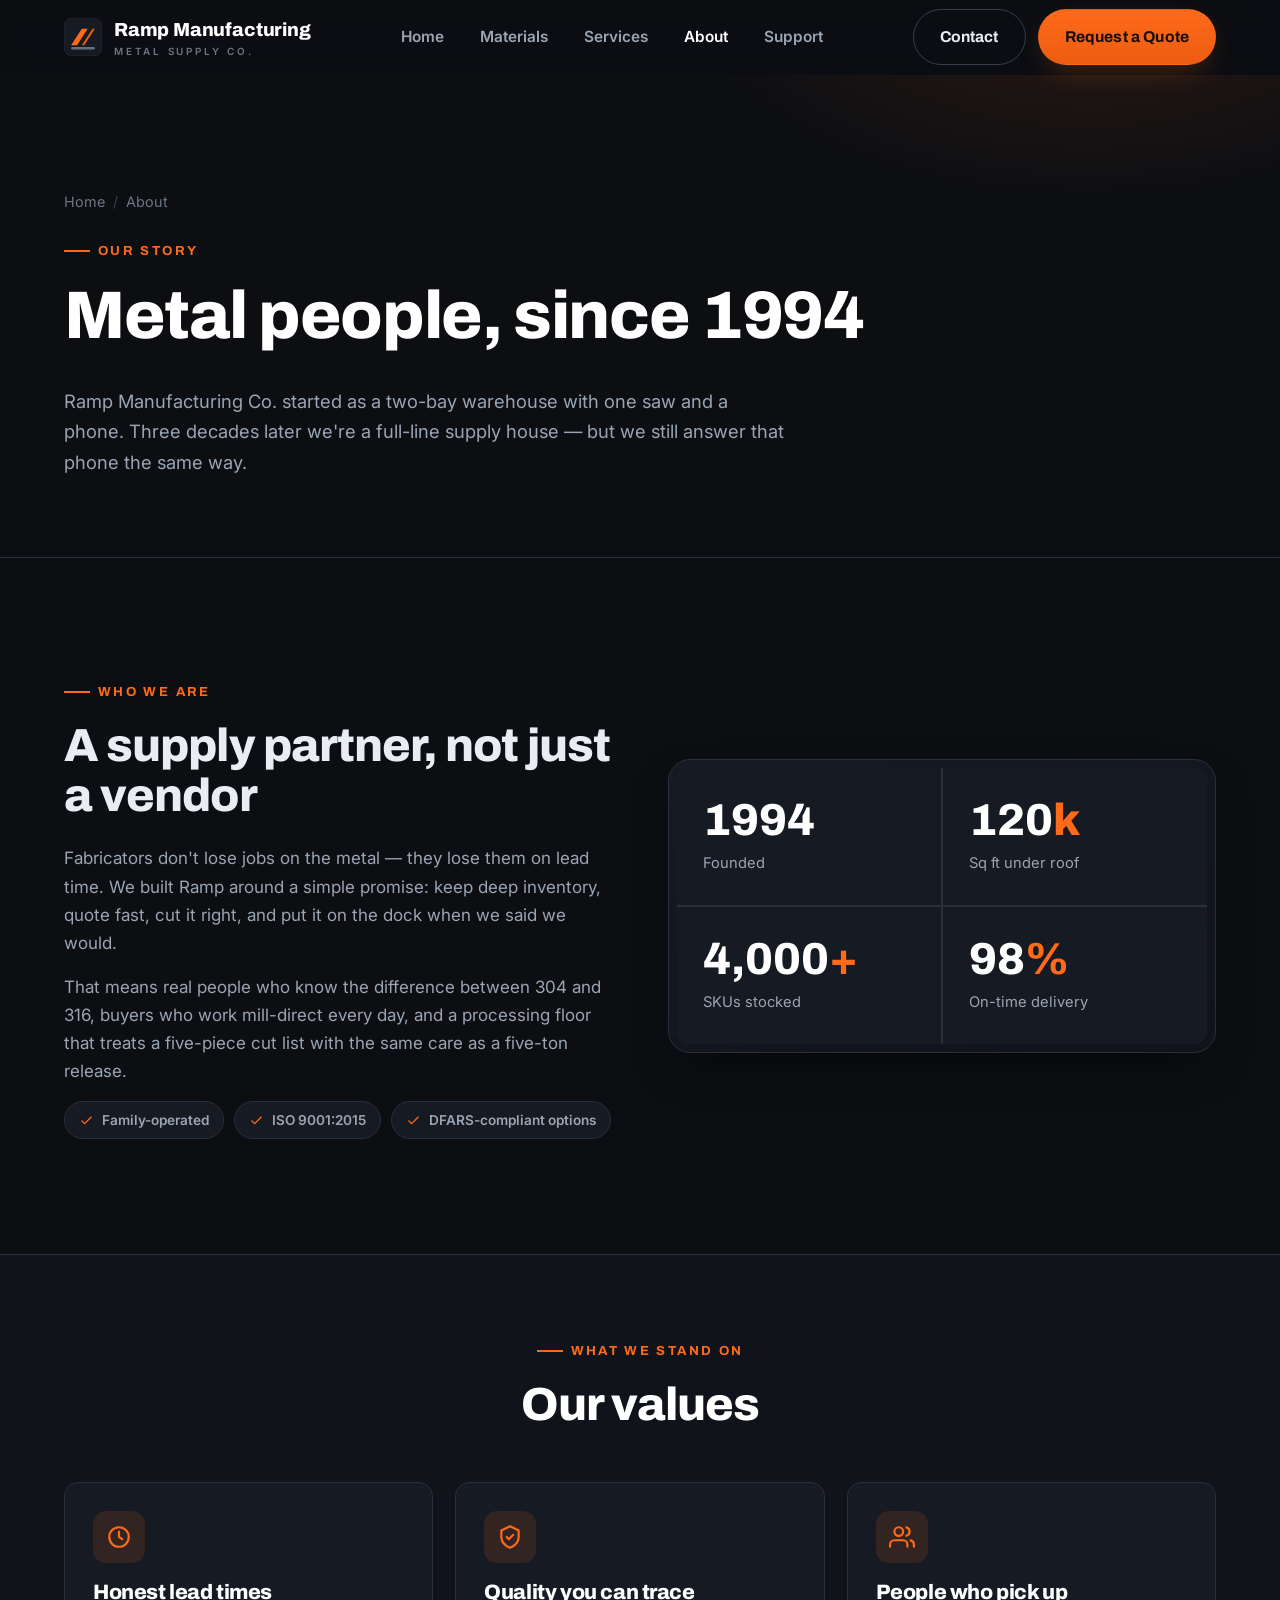
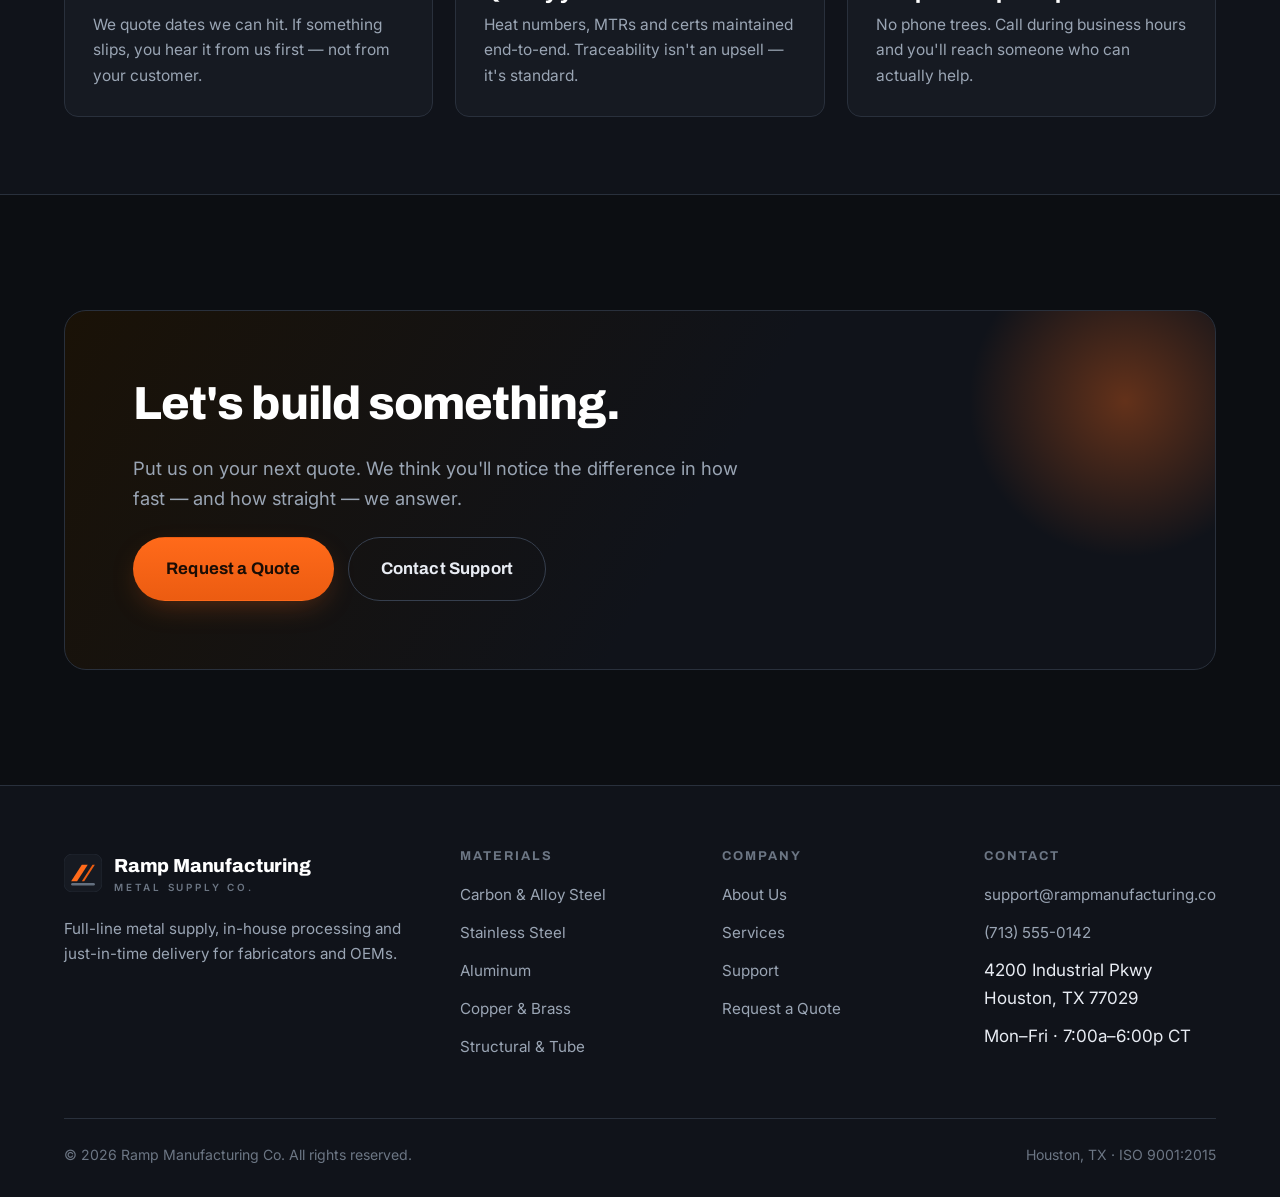
==== about.html @ 85972f46 "Initial site: Ramp Manufacturing Co. metal supply website - Home, Materials, Services, About, Suppor" ====
<!DOCTYPE html>
<html lang="en">
<head>
  <meta charset="UTF-8" />
  <meta name="viewport" content="width=device-width, initial-scale=1.0" />
  <title>About — Ramp Manufacturing Co.</title>
  <meta name="description" content="For over 30 years Ramp Manufacturing Co. has supplied and processed industrial metals for fabricators and OEMs — built on deep inventory, honest lead times and on-time delivery." />
  <link rel="icon" href="assets/favicon.svg" type="image/svg+xml" />
  <link rel="preconnect" href="https://fonts.googleapis.com" />
  <link rel="preconnect" href="https://fonts.gstatic.com" crossorigin />
  <link href="https://fonts.googleapis.com/css2?family=Archivo:wght@600;700;800;900&family=Inter:wght@400;500;600;700&display=swap" rel="stylesheet" />
  <link rel="stylesheet" href="css/styles.css" />
</head>
<body>

  <header class="site-header">
    <div class="container nav">
      <a class="brand" href="index.html" aria-label="Ramp Manufacturing Co. — home">
        <svg class="brand-mark" viewBox="0 0 64 64" xmlns="http://www.w3.org/2000/svg" aria-hidden="true">
          <rect width="64" height="64" rx="14" fill="#161a22" stroke="#29303c"/>
          <path d="M12 46 L30 18 h10 L22 46 Z" fill="#ff6a1a"/>
          <path d="M30 46 L48 18 h4 L34 46 Z" fill="#ec5c11"/>
          <rect x="12" y="49" width="40" height="4" rx="2" fill="#64707f"/>
        </svg>
        <span>Ramp Manufacturing<small>Metal Supply Co.</small></span>
      </a>
      <nav aria-label="Primary">
        <ul class="nav-links">
          <li><a href="index.html">Home</a></li>
          <li><a href="materials.html">Materials</a></li>
          <li><a href="services.html">Services</a></li>
          <li><a href="about.html" class="active">About</a></li>
          <li><a href="support.html">Support</a></li>
        </ul>
      </nav>
      <div class="nav-cta">
        <a class="btn btn--ghost" href="support.html">Contact</a>
        <a class="btn btn--primary" href="support.html#quote">Request a Quote</a>
        <button class="nav-toggle" aria-label="Toggle menu" aria-expanded="false">
          <svg viewBox="0 0 24 24" fill="none" stroke="currentColor" stroke-width="2" stroke-linecap="round"><path d="M3 6h18M3 12h18M3 18h18"/></svg>
        </button>
      </div>
    </div>
  </header>

  <main>
    <section class="page-hero">
      <div class="container">
        <div class="breadcrumb"><a href="index.html">Home</a><span class="sep">/</span><span>About</span></div>
        <span class="eyebrow">Our story</span>
        <h1>Metal people, since 1994</h1>
        <p class="lead">Ramp Manufacturing Co. started as a two-bay warehouse with one saw and a phone. Three decades later we're a full-line supply house — but we still answer that phone the same way.</p>
      </div>
    </section>

    <section class="section">
      <div class="container">
        <div class="split">
          <div class="reveal">
            <span class="eyebrow">Who we are</span>
            <h2>A supply partner, not just a vendor</h2>
            <p>Fabricators don't lose jobs on the metal — they lose them on lead time. We built Ramp around a simple promise: keep deep inventory, quote fast, cut it right, and put it on the dock when we said we would.</p>
            <p>That means real people who know the difference between 304 and 316, buyers who work mill-direct every day, and a processing floor that treats a five-piece cut list with the same care as a five-ton release.</p>
            <div class="pill-row" style="margin-top:8px">
              <span class="pill"><svg viewBox="0 0 24 24" fill="none" stroke="currentColor" stroke-width="2"><path d="M20 6 9 17l-5-5"/></svg> Family-operated</span>
              <span class="pill"><svg viewBox="0 0 24 24" fill="none" stroke="currentColor" stroke-width="2"><path d="M20 6 9 17l-5-5"/></svg> ISO 9001:2015</span>
              <span class="pill"><svg viewBox="0 0 24 24" fill="none" stroke="currentColor" stroke-width="2"><path d="M20 6 9 17l-5-5"/></svg> DFARS-compliant options</span>
            </div>
          </div>
          <div class="panel reveal">
            <div class="stat-panel">
              <div class="stat"><div class="num">1994</div><div class="lbl">Founded</div></div>
              <div class="stat"><div class="num">120<span>k</span></div><div class="lbl">Sq ft under roof</div></div>
              <div class="stat"><div class="num">4,000<span>+</span></div><div class="lbl">SKUs stocked</div></div>
              <div class="stat"><div class="num">98<span>%</span></div><div class="lbl">On-time delivery</div></div>
            </div>
          </div>
        </div>
      </div>
    </section>

    <section class="section section--tight" style="background:var(--bg-2);border-block:1px solid var(--border)">
      <div class="container">
        <div class="section-head center reveal">
          <span class="eyebrow">What we stand on</span>
          <h2>Our values</h2>
        </div>
        <div class="grid grid-3">
          <article class="card reveal">
            <div class="card-icon"><svg viewBox="0 0 24 24" fill="none" stroke="currentColor" stroke-width="2" stroke-linecap="round" stroke-linejoin="round"><circle cx="12" cy="12" r="9"/><path d="M12 7v5l3 2"/></svg></div>
            <h3>Honest lead times</h3>
            <p>We quote dates we can hit. If something slips, you hear it from us first — not from your customer.</p>
          </article>
          <article class="card reveal">
            <div class="card-icon"><svg viewBox="0 0 24 24" fill="none" stroke="currentColor" stroke-width="2" stroke-linecap="round" stroke-linejoin="round"><path d="M12 2 4 6v6c0 5 3.5 8 8 10 4.5-2 8-5 8-10V6z"/><path d="m9 12 2 2 4-4"/></svg></div>
            <h3>Quality you can trace</h3>
            <p>Heat numbers, MTRs and certs maintained end-to-end. Traceability isn't an upsell — it's standard.</p>
          </article>
          <article class="card reveal">
            <div class="card-icon"><svg viewBox="0 0 24 24" fill="none" stroke="currentColor" stroke-width="2" stroke-linecap="round" stroke-linejoin="round"><path d="M17 21v-2a4 4 0 0 0-4-4H5a4 4 0 0 0-4 4v2"/><circle cx="9" cy="7" r="4"/><path d="M23 21v-2a4 4 0 0 0-3-3.87M16 3.13a4 4 0 0 1 0 7.75"/></svg></div>
            <h3>People who pick up</h3>
            <p>No phone trees. Call during business hours and you'll reach someone who can actually help.</p>
          </article>
        </div>
      </div>
    </section>

    <section class="section">
      <div class="container">
        <div class="cta reveal">
          <div class="container-inner">
            <h2>Let's build something.</h2>
            <p class="lead">Put us on your next quote. We think you'll notice the difference in how fast — and how straight — we answer.</p>
            <div class="hero-actions">
              <a class="btn btn--primary btn--lg" href="support.html#quote">Request a Quote</a>
              <a class="btn btn--ghost btn--lg" href="support.html">Contact Support</a>
            </div>
          </div>
        </div>
      </div>
    </section>
  </main>

  <footer class="site-footer">
    <div class="container">
      <div class="footer-grid">
        <div class="footer-brand">
          <a class="brand" href="index.html" aria-label="Ramp Manufacturing Co. — home">
            <svg class="brand-mark" viewBox="0 0 64 64" xmlns="http://www.w3.org/2000/svg" aria-hidden="true">
              <rect width="64" height="64" rx="14" fill="#161a22" stroke="#29303c"/>
              <path d="M12 46 L30 18 h10 L22 46 Z" fill="#ff6a1a"/>
              <path d="M30 46 L48 18 h4 L34 46 Z" fill="#ec5c11"/>
              <rect x="12" y="49" width="40" height="4" rx="2" fill="#64707f"/>
            </svg>
            <span>Ramp Manufacturing<small>Metal Supply Co.</small></span>
          </a>
          <p>Full-line metal supply, in-house processing and just-in-time delivery for fabricators and OEMs.</p>
        </div>
        <div class="footer-col">
          <h4>Materials</h4>
          <ul>
            <li><a href="materials.html">Carbon &amp; Alloy Steel</a></li>
            <li><a href="materials.html">Stainless Steel</a></li>
            <li><a href="materials.html">Aluminum</a></li>
            <li><a href="materials.html">Copper &amp; Brass</a></li>
            <li><a href="materials.html">Structural &amp; Tube</a></li>
          </ul>
        </div>
        <div class="footer-col">
          <h4>Company</h4>
          <ul>
            <li><a href="about.html">About Us</a></li>
            <li><a href="services.html">Services</a></li>
            <li><a href="support.html">Support</a></li>
            <li><a href="support.html#quote">Request a Quote</a></li>
          </ul>
        </div>
        <div class="footer-col">
          <h4>Contact</h4>
          <ul>
            <li><a href="mailto:support@rampmanufacturing.co">support@rampmanufacturing.co</a></li>
            <li><a href="tel:+17135550142">(713) 555-0142</a></li>
            <li>4200 Industrial Pkwy<br>Houston, TX 77029</li>
            <li>Mon–Fri · 7:00a–6:00p CT</li>
          </ul>
        </div>
      </div>
      <div class="footer-bottom">
        <span>© <span data-year>2026</span> Ramp Manufacturing Co. All rights reserved.</span>
        <span>Houston, TX · ISO 9001:2015</span>
      </div>
    </div>
  </footer>

  <script src="js/main.js" defer></script>
</body>
</html>
---- css/styles.css ----
/* ============================================================
   Ramp Manufacturing Co. — Design System
   ============================================================ */

:root {
  --bg:          #0c0e12;
  --bg-2:        #10131a;
  --surface:     #161a22;
  --surface-2:   #1c212b;
  --border:      #29303c;
  --border-2:    #363f4e;
  --text:        #e8ecf3;
  --muted:       #9aa5b4;
  --muted-2:     #6c7684;
  --brand:       #ff6a1a;
  --brand-600:   #ec5c11;
  --brand-700:   #c94c0d;
  --brand-soft:  rgba(255,106,26,0.12);
  --brand-glow:  rgba(255,106,26,0.35);
  --steel:       #64707f;
  --ok:          #34d17f;

  --radius:      14px;
  --radius-sm:   10px;
  --radius-lg:   22px;
  --maxw:        1200px;
  --shadow:      0 20px 50px -20px rgba(0,0,0,0.7);
  --shadow-sm:   0 8px 24px -12px rgba(0,0,0,0.6);

  --ff-body: "Inter", ui-sans-serif, system-ui, -apple-system, "Segoe UI", Roboto, Helvetica, Arial, sans-serif;
  --ff-head: "Archivo", var(--ff-body);
}

* { box-sizing: border-box; }

html { scroll-behavior: smooth; -webkit-text-size-adjust: 100%; }

body {
  margin: 0;
  font-family: var(--ff-body);
  color: var(--text);
  background: var(--bg);
  line-height: 1.65;
  font-size: 17px;
  -webkit-font-smoothing: antialiased;
  text-rendering: optimizeLegibility;
  overflow-x: hidden;
}

img { max-width: 100%; display: block; }
a { color: inherit; text-decoration: none; }

h1, h2, h3, h4 {
  font-family: var(--ff-head);
  font-weight: 800;
  line-height: 1.08;
  letter-spacing: -0.02em;
  margin: 0 0 .5em;
}

h1 { font-size: clamp(2.4rem, 6vw, 4.2rem); }
h2 { font-size: clamp(1.9rem, 4vw, 2.9rem); }
h3 { font-size: 1.3rem; }

p { margin: 0 0 1rem; color: var(--muted); }

.container {
  width: 100%;
  max-width: var(--maxw);
  margin-inline: auto;
  padding-inline: 24px;
}

section { position: relative; }

.section { padding: clamp(64px, 9vw, 120px) 0; }
.section--tight { padding: clamp(48px, 6vw, 80px) 0; }

.eyebrow {
  display: inline-flex;
  align-items: center;
  gap: 8px;
  font-family: var(--ff-head);
  font-weight: 700;
  font-size: .82rem;
  letter-spacing: .18em;
  text-transform: uppercase;
  color: var(--brand);
  margin-bottom: 18px;
}
.eyebrow::before {
  content: "";
  width: 26px; height: 2px;
  background: var(--brand);
  display: inline-block;
}

.lead { font-size: 1.15rem; color: var(--muted); max-width: 60ch; }

.text-center { text-align: center; }
.mx-auto { margin-inline: auto; }

/* ---------------- Buttons ---------------- */
.btn {
  --pad-y: 14px;
  display: inline-flex;
  align-items: center;
  justify-content: center;
  gap: 10px;
  padding: var(--pad-y) 26px;
  font-family: var(--ff-head);
  font-weight: 700;
  font-size: .98rem;
  letter-spacing: .01em;
  border-radius: 999px;
  border: 1px solid transparent;
  cursor: pointer;
  transition: transform .15s ease, box-shadow .2s ease, background .2s ease, border-color .2s ease;
  white-space: nowrap;
}
.btn:active { transform: translateY(1px); }

.btn--primary {
  background: linear-gradient(180deg, var(--brand), var(--brand-600));
  color: #1a0d05;
  box-shadow: 0 10px 30px -10px var(--brand-glow);
}
.btn--primary:hover { box-shadow: 0 14px 38px -8px var(--brand-glow); transform: translateY(-1px); }

.btn--ghost {
  background: transparent;
  color: var(--text);
  border-color: var(--border-2);
}
.btn--ghost:hover { border-color: var(--brand); color: #fff; }

.btn--light { background: #fff; color: #12151b; }
.btn--light:hover { transform: translateY(-1px); }

.btn--lg { --pad-y: 17px; padding-inline: 32px; font-size: 1.05rem; }

/* ---------------- Header ---------------- */
.site-header {
  position: sticky;
  top: 0;
  z-index: 60;
  background: rgba(12,14,18,0.72);
  backdrop-filter: blur(14px);
  -webkit-backdrop-filter: blur(14px);
  border-bottom: 1px solid transparent;
  transition: border-color .3s ease, background .3s ease;
}
.site-header.is-scrolled {
  border-bottom-color: var(--border);
  background: rgba(12,14,18,0.9);
}
.nav {
  display: flex;
  align-items: center;
  justify-content: space-between;
  gap: 24px;
  height: 74px;
}
.brand {
  display: inline-flex;
  align-items: center;
  gap: 12px;
  font-family: var(--ff-head);
  font-weight: 800;
  letter-spacing: -.01em;
  font-size: 1.18rem;
  color: #fff;
}
.brand .brand-mark { width: 38px; height: 38px; flex: 0 0 auto; }
.brand small {
  display: block;
  font-family: var(--ff-body);
  font-weight: 600;
  font-size: .62rem;
  letter-spacing: .28em;
  text-transform: uppercase;
  color: var(--muted-2);
  margin-top: -2px;
}

.nav-links {
  display: flex;
  align-items: center;
  gap: 6px;
  list-style: none;
  margin: 0; padding: 0;
}
.nav-links a {
  display: inline-block;
  padding: 9px 15px;
  border-radius: 999px;
  font-weight: 600;
  font-size: .96rem;
  color: var(--muted);
  transition: color .15s ease, background .15s ease;
}
.nav-links a:hover { color: #fff; background: var(--surface); }
.nav-links a.active { color: #fff; }

.nav-cta { display: flex; align-items: center; gap: 12px; }

.nav-toggle {
  display: none;
  background: var(--surface);
  border: 1px solid var(--border);
  color: #fff;
  width: 44px; height: 44px;
  border-radius: 12px;
  cursor: pointer;
  align-items: center;
  justify-content: center;
}
.nav-toggle svg { width: 22px; height: 22px; }

/* ---------------- Hero ---------------- */
.hero {
  position: relative;
  padding: clamp(70px, 11vw, 150px) 0 clamp(60px, 8vw, 110px);
  overflow: hidden;
}
.hero::before {
  content: "";
  position: absolute; inset: 0;
  background:
    radial-gradient(900px 500px at 78% -10%, rgba(255,106,26,0.16), transparent 60%),
    radial-gradient(700px 500px at 10% 20%, rgba(59,89,152,0.10), transparent 55%);
  pointer-events: none;
}
.hero::after {
  content: "";
  position: absolute; inset: 0;
  background-image:
    linear-gradient(rgba(255,255,255,0.03) 1px, transparent 1px),
    linear-gradient(90deg, rgba(255,255,255,0.03) 1px, transparent 1px);
  background-size: 54px 54px;
  mask-image: radial-gradient(700px 460px at 70% 0%, #000, transparent 75%);
  -webkit-mask-image: radial-gradient(700px 460px at 70% 0%, #000, transparent 75%);
  pointer-events: none;
}
.hero .container { position: relative; z-index: 2; }
.hero-grid {
  display: grid;
  grid-template-columns: 1.15fr .85fr;
  gap: 56px;
  align-items: center;
}
.hero h1 { color: #fff; }
.hero h1 .accent { color: var(--brand); }
.hero-actions { display: flex; flex-wrap: wrap; gap: 14px; margin-top: 30px; }
.hero-note {
  margin-top: 22px;
  display: flex; align-items: center; gap: 10px;
  color: var(--muted-2); font-size: .92rem;
}
.hero-note svg { width: 18px; height: 18px; color: var(--ok); flex: 0 0 auto; }

.hero-card {
  background: linear-gradient(160deg, var(--surface), var(--bg-2));
  border: 1px solid var(--border);
  border-radius: var(--radius-lg);
  padding: 26px;
  box-shadow: var(--shadow);
}
.hero-card h3 { color: #fff; font-family: var(--ff-head); }
.spec-row {
  display: flex; align-items: center; justify-content: space-between;
  padding: 14px 0;
  border-bottom: 1px solid var(--border);
}
.spec-row:last-child { border-bottom: 0; }
.spec-row .k { color: var(--muted); font-size: .95rem; }
.spec-row .v { color: #fff; font-weight: 700; font-family: var(--ff-head); }
.badge-inline {
  display:inline-flex; align-items:center; gap:6px;
  font-size:.78rem; font-weight:700; color:var(--brand);
  background:var(--brand-soft); padding:4px 10px; border-radius:999px;
}

/* ---------------- Trust bar ---------------- */
.trust {
  border-top: 1px solid var(--border);
  border-bottom: 1px solid var(--border);
  background: var(--bg-2);
}
.trust-inner {
  display: flex; flex-wrap: wrap;
  align-items: center; justify-content: space-between;
  gap: 20px 40px;
  padding: 26px 0;
}
.trust-label { color: var(--muted-2); font-size: .82rem; letter-spacing: .16em; text-transform: uppercase; font-weight: 700; }
.trust-logos { display: flex; flex-wrap: wrap; gap: 28px 40px; align-items: center; }
.trust-logos span {
  font-family: var(--ff-head);
  font-weight: 800;
  font-size: 1.05rem;
  color: var(--steel);
  letter-spacing: .02em;
  opacity: .9;
}

/* ---------------- Section headings ---------------- */
.section-head { max-width: 720px; margin-bottom: 52px; }
.section-head.center { margin-inline: auto; text-align: center; }
.section-head h2 { color: #fff; }

/* ---------------- Grid cards ---------------- */
.grid { display: grid; gap: 22px; }
.grid-2 { grid-template-columns: repeat(2, 1fr); }
.grid-3 { grid-template-columns: repeat(3, 1fr); }
.grid-4 { grid-template-columns: repeat(4, 1fr); }

.card {
  background: var(--surface);
  border: 1px solid var(--border);
  border-radius: var(--radius);
  padding: 28px;
  transition: transform .2s ease, border-color .2s ease, background .2s ease;
}
.card:hover { transform: translateY(-4px); border-color: var(--border-2); background: var(--surface-2); }
.card h3 { color: #fff; margin-bottom: 8px; }
.card p { margin: 0; font-size: .97rem; }

.card-icon {
  width: 52px; height: 52px;
  display: grid; place-items: center;
  border-radius: 13px;
  background: var(--brand-soft);
  color: var(--brand);
  margin-bottom: 18px;
}
.card-icon svg { width: 26px; height: 26px; }

/* material card variant */
.mat-card { padding: 0; overflow: hidden; }
.mat-card .mat-top {
  padding: 26px 26px 20px;
  background: linear-gradient(180deg, var(--surface-2), var(--surface));
  border-bottom: 1px solid var(--border);
}
.mat-card .mat-top h3 { margin-bottom: 4px; }
.mat-card .mat-top .grade { color: var(--brand); font-weight: 700; font-size: .85rem; font-family: var(--ff-head); letter-spacing:.04em; }
.mat-card ul { list-style: none; margin: 0; padding: 20px 26px 26px; }
.mat-card li {
  display: flex; align-items: center; gap: 10px;
  padding: 7px 0; color: var(--muted); font-size: .95rem;
}
.mat-card li svg { width: 16px; height: 16px; color: var(--brand); flex: 0 0 auto; }

/* ---------------- Feature split ---------------- */
.split {
  display: grid;
  grid-template-columns: 1fr 1fr;
  gap: 56px;
  align-items: center;
}
.split .panel {
  background: linear-gradient(160deg, var(--surface), var(--bg-2));
  border: 1px solid var(--border);
  border-radius: var(--radius-lg);
  padding: 8px;
  box-shadow: var(--shadow);
}
.checklist { list-style: none; margin: 22px 0 0; padding: 0; }
.checklist li {
  display: flex; gap: 14px; align-items: flex-start;
  padding: 12px 0;
  border-bottom: 1px solid var(--border);
}
.checklist li:last-child { border-bottom: 0; }
.checklist .ci {
  flex: 0 0 auto;
  width: 26px; height: 26px; border-radius: 8px;
  background: var(--brand-soft); color: var(--brand);
  display: grid; place-items: center; margin-top: 2px;
}
.checklist .ci svg { width: 15px; height: 15px; }
.checklist strong { color: #fff; font-family: var(--ff-head); }
.checklist p { margin: 2px 0 0; font-size: .93rem; }

/* stat panel */
.stat-panel {
  display: grid; grid-template-columns: 1fr 1fr; gap: 2px;
  background: var(--border); border-radius: var(--radius); overflow: hidden;
}
.stat {
  background: var(--surface);
  padding: 30px 26px;
}
.stat .num {
  font-family: var(--ff-head); font-weight: 800;
  font-size: clamp(2rem, 4vw, 2.8rem);
  color: #fff; line-height: 1;
}
.stat .num span { color: var(--brand); }
.stat .lbl { color: var(--muted); font-size: .92rem; margin-top: 8px; }

/* ---------------- Stats band ---------------- */
.stats-band { background: var(--bg-2); border-block: 1px solid var(--border); }
.stats-row { display: grid; grid-template-columns: repeat(4,1fr); gap: 30px; text-align: center; }
.stats-row .num { font-family: var(--ff-head); font-weight: 800; font-size: clamp(2.2rem,5vw,3.2rem); color: #fff; }
.stats-row .num span { color: var(--brand); }
.stats-row .lbl { color: var(--muted); font-size: .95rem; }

/* ---------------- Steps ---------------- */
.steps { counter-reset: step; display: grid; gap: 20px; grid-template-columns: repeat(4,1fr); }
.step { background: var(--surface); border: 1px solid var(--border); border-radius: var(--radius); padding: 26px; position: relative; }
.step::before {
  counter-increment: step; content: "0" counter(step);
  font-family: var(--ff-head); font-weight: 800; font-size: 1.6rem;
  color: var(--brand); display: block; margin-bottom: 12px;
}
.step h3 { font-size: 1.1rem; color: #fff; }
.step p { font-size: .93rem; margin: 0; }

/* ---------------- CTA band ---------------- */
.cta {
  position: relative;
  background: linear-gradient(120deg, #1a1207, var(--bg-2) 55%);
  border: 1px solid var(--border);
  border-radius: var(--radius-lg);
  padding: clamp(40px, 6vw, 68px);
  overflow: hidden;
}
.cta::after {
  content:""; position:absolute; right:-80px; top:-80px;
  width: 340px; height: 340px; border-radius: 50%;
  background: radial-gradient(circle, var(--brand-glow), transparent 65%);
}
.cta .container-inner { position: relative; z-index: 2; max-width: 640px; }
.cta h2 { color: #fff; }
.cta .hero-actions { margin-top: 24px; }

/* ---------------- Footer ---------------- */
.site-footer {
  background: var(--bg-2);
  border-top: 1px solid var(--border);
  padding: 64px 0 30px;
  margin-top: 0;
}
.footer-grid {
  display: grid;
  grid-template-columns: 1.6fr 1fr 1fr 1fr;
  gap: 40px;
}
.footer-brand p { max-width: 34ch; font-size: .95rem; margin-top: 16px; }
.footer-col h4 {
  font-family: var(--ff-head); font-size: .8rem; letter-spacing: .16em;
  text-transform: uppercase; color: var(--muted-2); margin-bottom: 16px; font-weight: 700;
}
.footer-col ul { list-style: none; margin: 0; padding: 0; }
.footer-col li { margin-bottom: 10px; }
.footer-col a { color: var(--muted); font-size: .95rem; transition: color .15s; }
.footer-col a:hover { color: var(--brand); }
.footer-bottom {
  display: flex; flex-wrap: wrap; gap: 12px; justify-content: space-between; align-items: center;
  margin-top: 48px; padding-top: 24px; border-top: 1px solid var(--border);
  color: var(--muted-2); font-size: .88rem;
}
.footer-bottom a { color: var(--muted-2); }
.footer-bottom a:hover { color: var(--muted); }

/* ---------------- Page hero (subpages) ---------------- */
.page-hero {
  position: relative;
  padding: clamp(70px, 9vw, 120px) 0 clamp(40px, 5vw, 64px);
  border-bottom: 1px solid var(--border);
  overflow: hidden;
}
.page-hero::before {
  content:""; position:absolute; inset:0;
  background: radial-gradient(700px 380px at 85% -20%, rgba(255,106,26,0.14), transparent 60%);
  pointer-events:none;
}
.page-hero .container { position: relative; z-index: 2; }
.page-hero h1 { color:#fff; }
.breadcrumb { display:flex; gap:8px; align-items:center; color:var(--muted-2); font-size:.9rem; margin-bottom:18px; }
.breadcrumb a:hover { color: var(--brand); }
.breadcrumb .sep { color: var(--border-2); }

/* ---------------- Support / Contact ---------------- */
.contact-grid { display:grid; grid-template-columns: 1fr 1.1fr; gap: 48px; align-items:start; }

.contact-cards { display:grid; gap:16px; }
.contact-item {
  display:flex; gap:16px; align-items:flex-start;
  background: var(--surface); border:1px solid var(--border);
  border-radius: var(--radius); padding: 22px;
}
.contact-item .ci {
  flex:0 0 auto; width:46px; height:46px; border-radius:12px;
  background: var(--brand-soft); color: var(--brand);
  display:grid; place-items:center;
}
.contact-item .ci svg { width:22px; height:22px; }
.contact-item h3 { font-size:1.05rem; color:#fff; margin-bottom:4px; }
.contact-item p, .contact-item a { margin:0; font-size:.96rem; color:var(--muted); }
.contact-item a.link { color: var(--brand); font-weight:600; }
.contact-item a.link:hover { text-decoration: underline; }

.form-card {
  background: var(--surface); border:1px solid var(--border);
  border-radius: var(--radius-lg); padding: clamp(24px, 4vw, 38px);
  box-shadow: var(--shadow-sm);
}
.form-row { display:grid; grid-template-columns:1fr 1fr; gap:18px; }
.field { margin-bottom:18px; }
.field label { display:block; font-size:.86rem; font-weight:600; color:var(--text); margin-bottom:7px; }
.field label .req { color: var(--brand); }
.field input, .field select, .field textarea {
  width:100%; padding:13px 15px;
  background: var(--bg-2); color: var(--text);
  border:1px solid var(--border); border-radius: var(--radius-sm);
  font-family: inherit; font-size: .98rem;
  transition: border-color .15s, box-shadow .15s;
}
.field input:focus, .field select:focus, .field textarea:focus {
  outline:none; border-color: var(--brand);
  box-shadow: 0 0 0 3px var(--brand-soft);
}
.field textarea { resize: vertical; min-height: 130px; }
.field select { appearance:none; background-image:url("data:image/svg+xml,%3Csvg xmlns='http://www.w3.org/2000/svg' width='14' height='14' fill='none' stroke='%239aa5b4' stroke-width='2' viewBox='0 0 24 24'%3E%3Cpath d='M6 9l6 6 6-6'/%3E%3C/svg%3E"); background-repeat:no-repeat; background-position: right 14px center; padding-right:40px; }
.form-note { font-size:.85rem; color:var(--muted-2); margin-top:6px; }
.form-success {
  display:none; align-items:center; gap:12px;
  background: rgba(52,209,127,0.1); border:1px solid rgba(52,209,127,0.3);
  color: #a9f0cb; border-radius: var(--radius-sm); padding:16px 18px; margin-bottom:20px;
  font-size:.95rem;
}
.form-success.show { display:flex; }
.form-success svg { width:20px; height:20px; flex:0 0 auto; color:var(--ok); }

/* ---------------- FAQ ---------------- */
.faq { max-width: 820px; margin-inline: auto; }
.faq-item { border-bottom:1px solid var(--border); }
.faq-q {
  width:100%; text-align:left; background:none; border:0; cursor:pointer;
  display:flex; align-items:center; justify-content:space-between; gap:20px;
  padding: 22px 0; color:#fff; font-family:var(--ff-head); font-weight:700; font-size:1.08rem;
}
.faq-q .icon { flex:0 0 auto; width:26px; height:26px; border-radius:8px; background:var(--surface); border:1px solid var(--border); display:grid; place-items:center; color:var(--brand); transition: transform .2s; }
.faq-q .icon svg { width:16px; height:16px; }
.faq-item.open .faq-q .icon { transform: rotate(45deg); }
.faq-a { max-height:0; overflow:hidden; transition: max-height .3s ease; }
.faq-a p { padding: 0 0 22px; margin:0; }

/* ---------------- Misc ---------------- */
.pill {
  display:inline-flex; align-items:center; gap:8px;
  background: var(--surface); border:1px solid var(--border);
  color: var(--muted); font-size:.85rem; font-weight:600;
  padding:7px 14px; border-radius:999px;
}
.pill svg { width:15px; height:15px; color: var(--brand); }
.pill-row { display:flex; flex-wrap:wrap; gap:10px; }

.divider { height:1px; background:var(--border); border:0; margin:0; }

/* reveal animation */
.reveal { opacity:0; transform: translateY(22px); transition: opacity .6s ease, transform .6s ease; }
.reveal.in { opacity:1; transform:none; }

/* ---------------- Responsive ---------------- */
@media (max-width: 960px) {
  .hero-grid { grid-template-columns: 1fr; gap: 40px; }
  .hero-card { order: 2; }
  .split { grid-template-columns: 1fr; gap: 36px; }
  .contact-grid { grid-template-columns: 1fr; gap: 32px; }
  .grid-4 { grid-template-columns: repeat(2, 1fr); }
  .grid-3 { grid-template-columns: repeat(2, 1fr); }
  .steps { grid-template-columns: repeat(2, 1fr); }
  .footer-grid { grid-template-columns: 1fr 1fr; gap: 32px; }
  .stats-row { grid-template-columns: repeat(2, 1fr); gap: 36px 20px; }
}

@media (max-width: 720px) {
  body { font-size: 16px; }
  .nav-links, .nav-cta .btn--ghost { display: none; }
  .nav-toggle { display: inline-flex; }
  .site-header.menu-open .nav-links {
    display: flex; flex-direction: column; align-items: stretch;
    position: absolute; top: 74px; left: 0; right: 0;
    background: var(--bg-2); border-bottom:1px solid var(--border);
    padding: 14px 24px 22px; gap: 4px;
  }
  .site-header.menu-open .nav-links a { padding: 12px 14px; }
  .grid-2, .grid-3, .grid-4 { grid-template-columns: 1fr; }
  .steps { grid-template-columns: 1fr; }
  .form-row { grid-template-columns: 1fr; }
  .footer-grid { grid-template-columns: 1fr; }
  .stats-row { grid-template-columns: 1fr 1fr; }
  .stat-panel { grid-template-columns: 1fr 1fr; }
}

@media (prefers-reduced-motion: reduce) {
  * { scroll-behavior: auto !important; }
  .reveal { opacity:1 !important; transform:none !important; transition:none !important; }
}
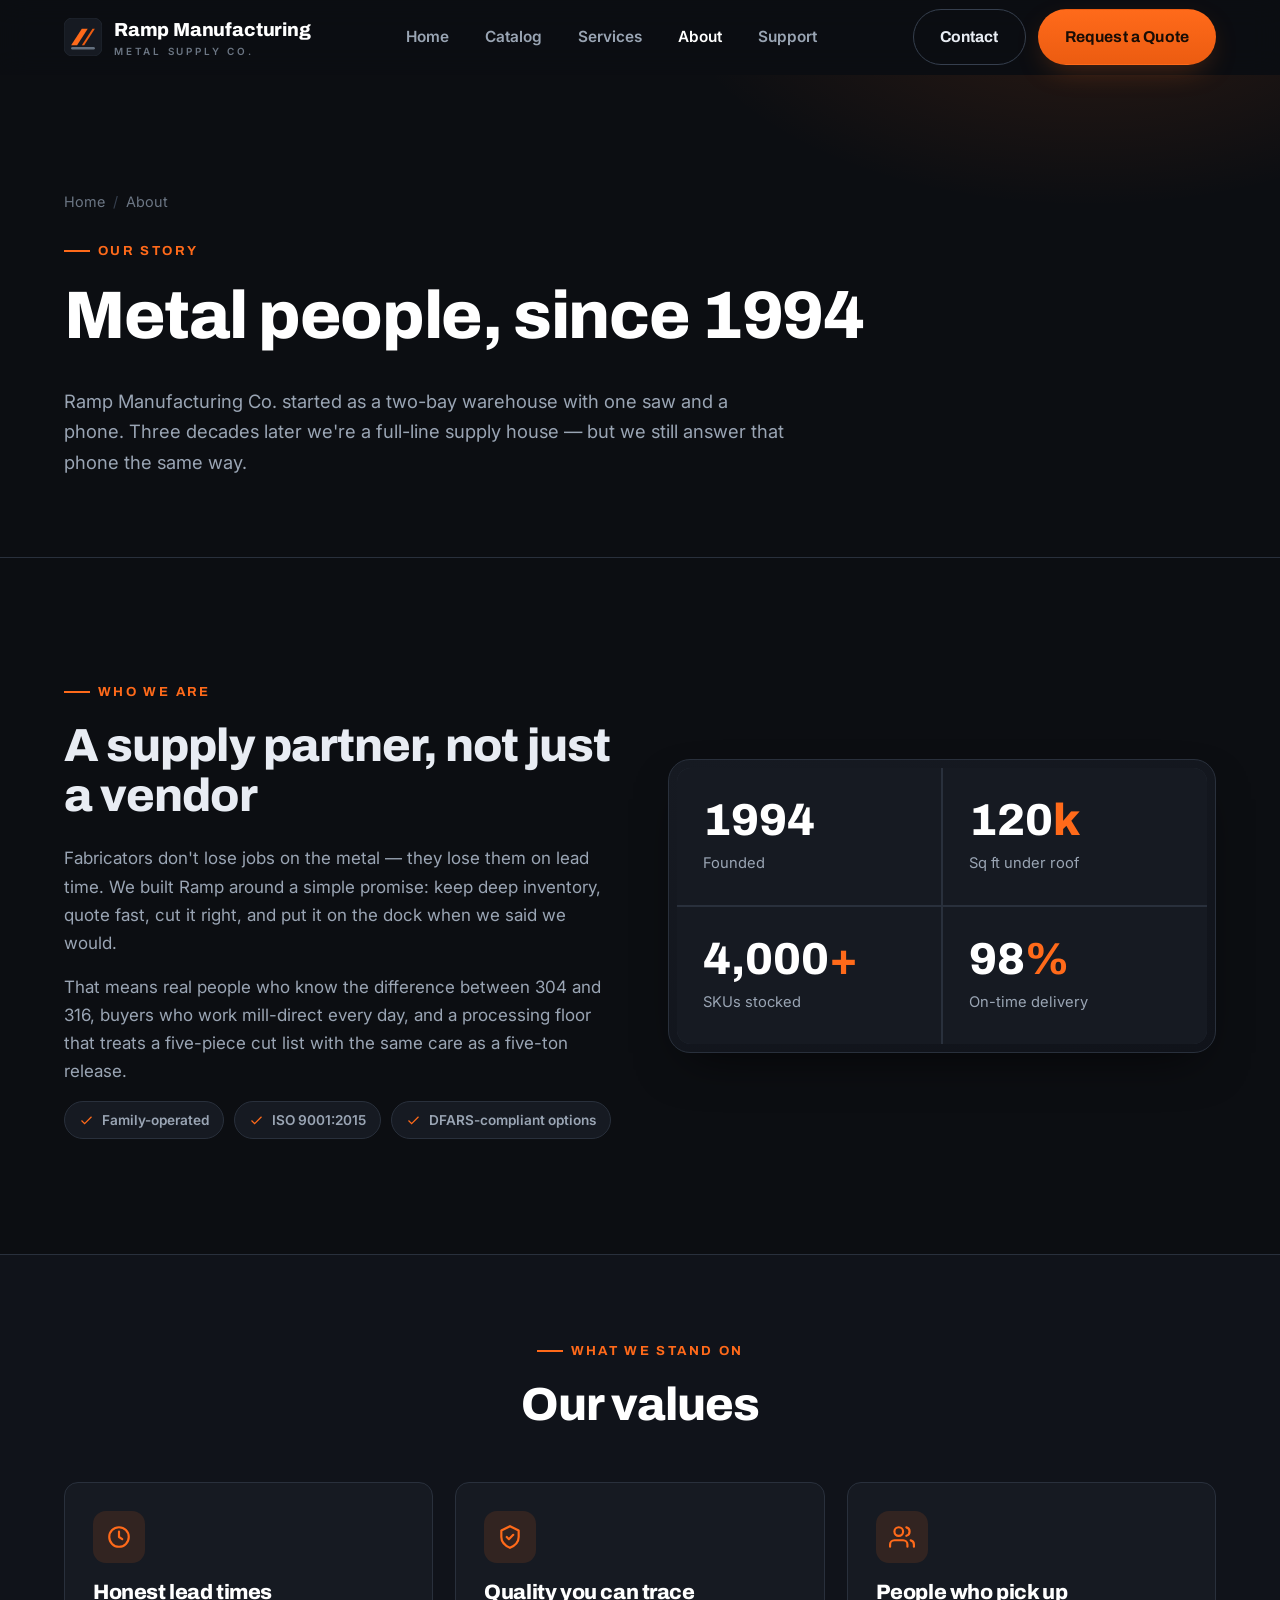
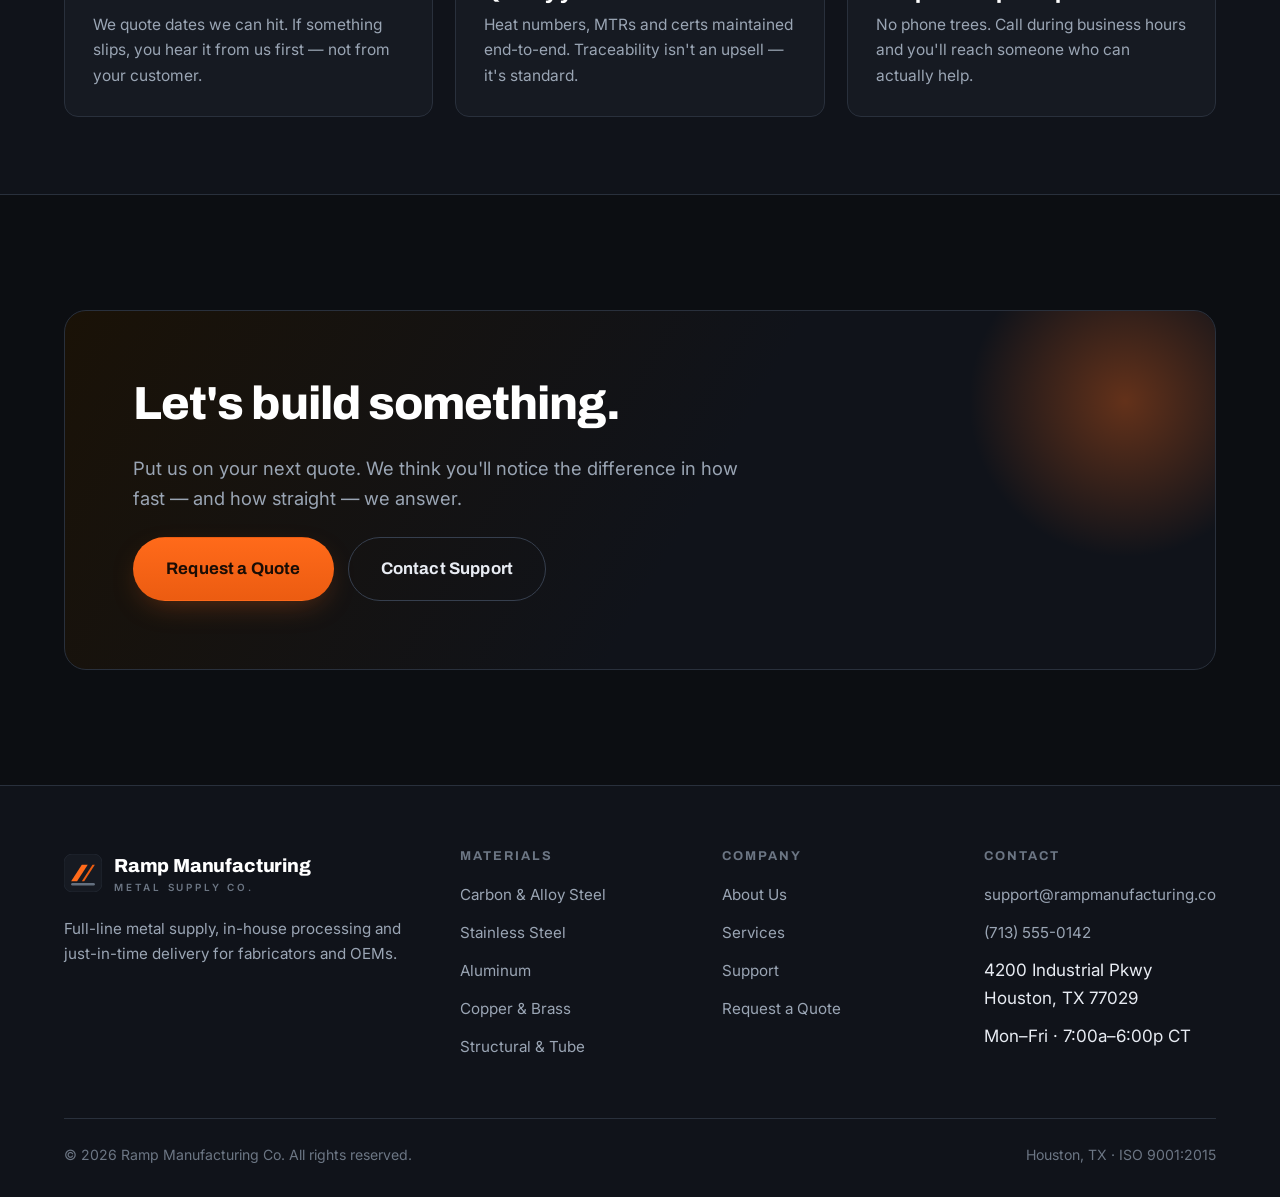
==== commit 00cc2845: "Catalog: shoppable product grid with 26 real product images Reworks materials.html into a Catalog pa" ====
--- a/about.html
+++ b/about.html
@@ -27,7 +27,7 @@
       <nav aria-label="Primary">
         <ul class="nav-links">
           <li><a href="index.html">Home</a></li>
-          <li><a href="materials.html">Materials</a></li>
+          <li><a href="materials.html">Catalog</a></li>
           <li><a href="services.html">Services</a></li>
           <li><a href="about.html" class="active">About</a></li>
           <li><a href="support.html">Support</a></li>
--- a/css/styles.css
+++ b/css/styles.css
@@ -597,6 +597,48 @@
   .stat-panel { grid-template-columns: 1fr 1fr; }
 }
 
+/* ---------------- Product catalog ---------------- */
+.cat-group { margin-bottom: 56px; }
+.cat-group-head {
+  display: flex; align-items: baseline; justify-content: space-between;
+  gap: 16px; margin-bottom: 24px; padding-bottom: 14px;
+  border-bottom: 1px solid var(--border);
+}
+.cat-group-head h2 { color: #fff; font-size: clamp(1.4rem, 3vw, 1.9rem); margin: 0; }
+.cat-group-head .count { color: var(--muted-2); font-size: .9rem; font-family: var(--ff-head); font-weight: 700; }
+
+.prod-grid { display: grid; grid-template-columns: repeat(4, 1fr); gap: 22px; }
+
+.prod-card {
+  display: flex; flex-direction: column;
+  background: var(--surface); border: 1px solid var(--border);
+  border-radius: var(--radius); overflow: hidden;
+  transition: transform .2s ease, border-color .2s ease;
+}
+.prod-card:hover { transform: translateY(-4px); border-color: var(--border-2); }
+.prod-img {
+  aspect-ratio: 1 / 1; background: #f2f3f5;
+  overflow: hidden; border-bottom: 1px solid var(--border);
+}
+.prod-img img { width: 100%; height: 100%; object-fit: cover; }
+.prod-body { padding: 18px 18px 20px; display: flex; flex-direction: column; flex: 1; }
+.prod-name { font-family: var(--ff-head); font-weight: 700; color: #fff; font-size: 1.02rem; line-height: 1.25; margin: 0 0 4px; }
+.prod-spec { color: var(--muted); font-size: .88rem; margin: 0 0 14px; }
+.prod-foot { margin-top: auto; display: flex; align-items: center; justify-content: space-between; gap: 12px; }
+.prod-price { font-family: var(--ff-head); font-weight: 800; color: #fff; font-size: 1.25rem; }
+.prod-price::before { content: "$"; color: var(--brand); font-size: .8em; vertical-align: super; margin-right: 1px; }
+.prod-btn {
+  display: inline-flex; align-items: center; gap: 7px;
+  padding: 9px 15px; border-radius: 999px;
+  font-family: var(--ff-head); font-weight: 700; font-size: .84rem;
+  background: var(--brand-soft); color: var(--brand);
+  border: 1px solid transparent; transition: background .15s, color .15s;
+}
+.prod-btn:hover { background: var(--brand); color: #1a0d05; }
+
+@media (max-width: 960px) { .prod-grid { grid-template-columns: repeat(3, 1fr); } }
+@media (max-width: 720px) { .prod-grid { grid-template-columns: repeat(2, 1fr); gap: 14px; } .prod-body { padding: 14px; } }
+
 @media (prefers-reduced-motion: reduce) {
   * { scroll-behavior: auto !important; }
   .reveal { opacity:1 !important; transform:none !important; transition:none !important; }
